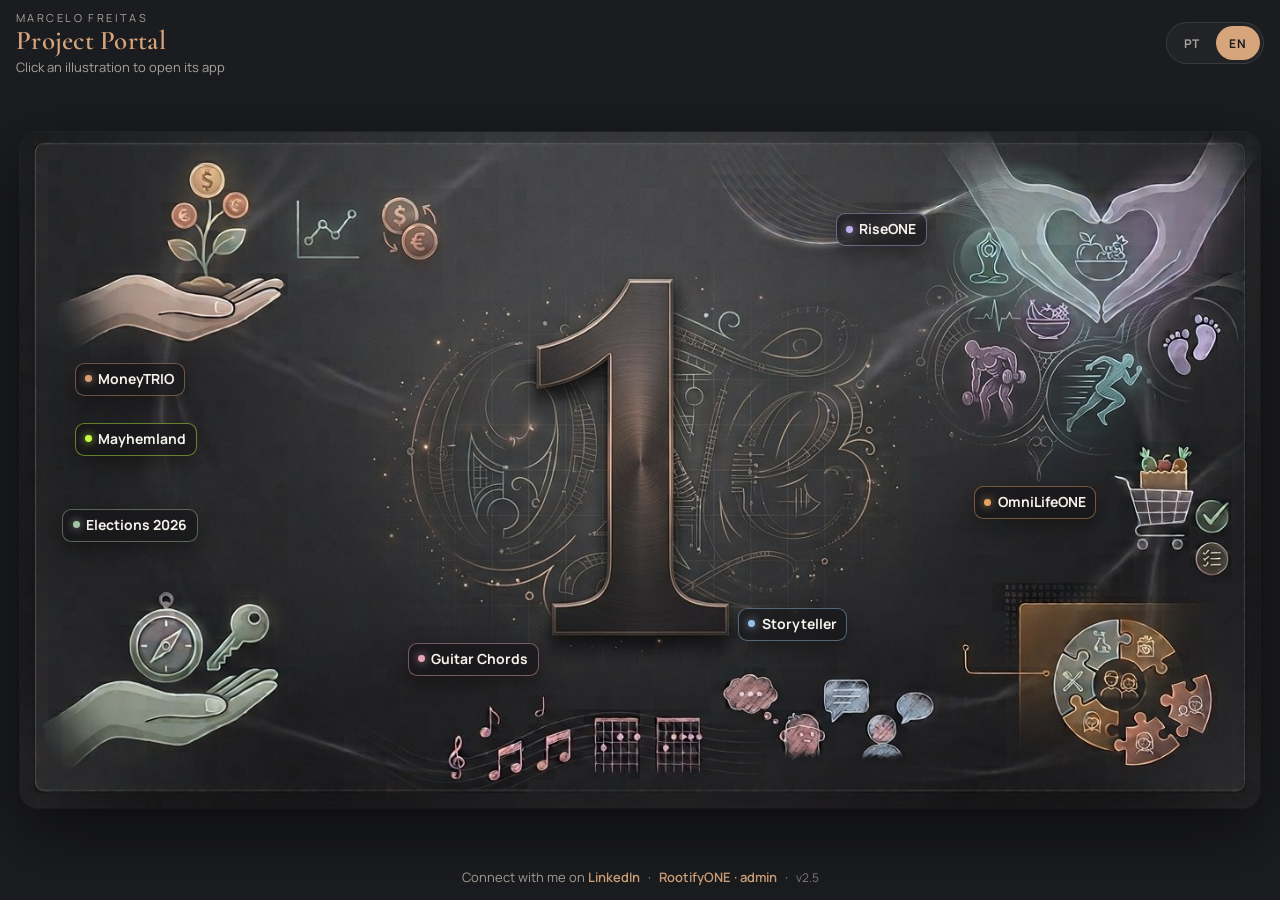
==== index.html @ 5ca0d160 "Portal: cartão do Bagunçolândia (Bolinho de Chuva) e atalho solverone.com.br/tv/bagunca Co-Authored-" ====
<!DOCTYPE html>
<html lang="pt-BR">
<head>
  <meta charset="UTF-8">
  <meta name="viewport" content="width=device-width, initial-scale=1.0, viewport-fit=cover">
  <title>Marcelo Freitas | Portal de Projetos</title>
  <meta name="description" content="Portal de projetos de Marcelo Freitas: MoneyTRIO, RiseONE, OmniLifeONE, Eleições 2026, Contador de Histórias e Cifras e Acordes.">
  <meta name="theme-color" content="#1b1c1f">
  <meta property="og:title" content="Marcelo Freitas | Portal de Projetos">
  <meta property="og:description" content="MoneyTRIO · RiseONE · OmniLifeONE · Eleições 2026 · Contador de Histórias · Cifras e Acordes">
  <meta property="og:image" content="https://marceloneco.github.io/fundo.jpg">
  <meta property="og:url" content="https://marceloneco.github.io/">
  <link rel="icon" href="data:image/svg+xml,%3Csvg xmlns='http://www.w3.org/2000/svg' viewBox='0 0 64 64'%3E%3Crect width='64' height='64' rx='14' fill='%231b1c1f'/%3E%3Ctext x='32' y='48' font-family='Georgia,serif' font-size='46' font-weight='700' text-anchor='middle' fill='%23c9936b'%3E1%3C/text%3E%3C/svg%3E">
  <link rel="preload" as="image" href="fundo.jpg">
  <link rel="preconnect" href="https://fonts.googleapis.com">
  <link rel="preconnect" href="https://fonts.gstatic.com" crossorigin>
  <link href="https://fonts.googleapis.com/css2?family=Cormorant+Garamond:wght@500;600&family=Manrope:wght@400;500;700&display=swap" rel="stylesheet">

  <!--
    ============================================================
    PORTAL DE PROJETOS — versão 2.4
    Arquivos que precisam estar juntos na raiz do repositório:
      index.html  (este arquivo)
      fundo.jpg   (a imagem de fundo)
    Para mudar um link, nome ou descrição de app, procure a lista
    "APPS" lá embaixo, no fim deste arquivo.
    ============================================================
  -->

  <style>
    :root {
      --bg: #1b1c1f;
      --card: #222327;
      --ink: #eee9e3;
      --muted: #a9a39b;
      --copper: #d6a57c;
      --line: rgba(255, 255, 255, 0.10);
      --top: 68px;
      --foot: 46px;
    }
    * { box-sizing: border-box; }
    html, body { margin: 0; background: var(--bg); color: var(--ink); }
    body {
      font-family: 'Manrope', system-ui, -apple-system, 'Segoe UI', Roboto, sans-serif;
      min-height: 100vh; min-height: 100dvh;
      display: flex; flex-direction: column;
      -webkit-font-smoothing: antialiased;
    }
    a { color: inherit; }

    /* ---------- Topo ---------- */
    .top {
      display: flex; align-items: center; justify-content: space-between; gap: 16px;
      min-height: var(--top);
      padding: 10px max(16px, env(safe-area-inset-right)) 10px max(16px, env(safe-area-inset-left));
      width: 100%; max-width: 1760px; margin: 0 auto;
    }
    .brand { min-width: 0; }
    .eyebrow {
      font-size: 11px; letter-spacing: 0.22em; text-transform: uppercase; color: var(--muted);
    }
    h1 {
      margin: 2px 0 0; font-family: 'Cormorant Garamond', Georgia, serif; font-weight: 600;
      font-size: 27px; line-height: 1.05; color: var(--copper); letter-spacing: 0.01em;
    }
    .hint { margin: 3px 0 0; font-size: 13px; color: var(--muted); }
    .hint-stage { display: none; }

    .lang {
      display: inline-flex; flex-shrink: 0; padding: 3px; gap: 2px;
      border: 1px solid var(--line); border-radius: 999px; background: rgba(255,255,255,0.03);
    }
    .lang button {
      font: inherit; font-size: 12px; font-weight: 700; letter-spacing: 0.06em;
      min-width: 44px; min-height: 34px; padding: 0 12px; border: 0; border-radius: 999px;
      background: transparent; color: var(--muted); cursor: pointer;
    }
    .lang button[aria-pressed="true"] { background: var(--copper); color: #1b1c1f; }
    .lang button:focus-visible { outline: 2px solid var(--copper); outline-offset: 2px; }

    /* ---------- Área principal (modo lista: celular e telas estreitas) ---------- */
    main {
      flex: 1; display: flex; align-items: center; justify-content: center;
      padding: 0 16px;
    }
    .stage { position: relative; width: 100%; max-width: 980px; margin: 0 auto; }
    .art { display: none; }

    .hero {
      display: block; width: min(64%, 300px); aspect-ratio: 560 / 440; margin: 0 auto 10px;
      background-image: url('fundo.jpg'); background-repeat: no-repeat;
      -webkit-mask-image: radial-gradient(ellipse 50% 50% at center, #000 55%, transparent 100%);
              mask-image: radial-gradient(ellipse 50% 50% at center, #000 55%, transparent 100%);
    }

    .apps {
      display: grid; grid-template-columns: repeat(2, minmax(0, 1fr)); gap: 12px;
      padding-bottom: 8px;
    }
    @media (min-width: 620px) { .apps { grid-template-columns: repeat(3, minmax(0, 1fr)); gap: 16px; } }
    @media (max-width: 330px) { .apps { grid-template-columns: 1fr; } }

    .app {
      position: relative; display: flex; flex-direction: column; text-decoration: none;
      background: var(--card); border: 1px solid var(--line); border-radius: 16px; overflow: hidden;
      transition: border-color .25s, transform .25s;
      -webkit-tap-highlight-color: transparent;
    }
    .app:hover { border-color: rgb(var(--c) / 0.6); }
    .app:active { transform: scale(0.985); }
    .app:focus-visible { outline: 2px solid rgb(var(--c)); outline-offset: 2px; }

    .spot { display: none; }
    .thumb {
      display: block; aspect-ratio: 16 / 10;
      background-image: url('fundo.jpg'); background-repeat: no-repeat; background-color: #202124;
      -webkit-mask-image: radial-gradient(ellipse 62% 62% at center, #000 60%, transparent 100%);
              mask-image: radial-gradient(ellipse 62% 62% at center, #000 60%, transparent 100%);
    }

    .chip { display: flex; flex-direction: column; gap: 3px; padding: 4px 12px 13px; font-size: 13px; }
    .name {
      display: flex; align-items: flex-start; gap: 7px;
      font-weight: 700; font-size: 1.12em; color: #f6f1eb; line-height: 1.25;
    }
    .name::before {
      content: ''; flex-shrink: 0; width: 0.5em; height: 0.5em; margin-top: 0.38em; border-radius: 50%;
      background: rgb(var(--c)); box-shadow: 0 0 0.6em rgb(var(--c) / 0.8);
    }
    .nm { flex: 1 1 auto; min-width: 0; }
    .go { flex-shrink: 0; color: rgb(var(--c)); transition: transform .25s, opacity .25s; }
    .desc { color: #bdb6ad; font-size: max(11px, 0.92em); line-height: 1.35; }
    .badge {
      align-self: flex-start; margin: 2px 0 1px;
      font-size: 10px; font-weight: 700; letter-spacing: 0.08em; text-transform: uppercase;
      padding: 2px 7px; border-radius: 999px; line-height: 1.4;
      color: rgb(var(--c)); background: rgb(var(--c) / 0.14); border: 1px solid rgb(var(--c) / 0.5);
    }

    /* ---------- Rodapé ---------- */
    footer {
      min-height: var(--foot); display: flex; align-items: center; justify-content: center; gap: 8px;
      flex-wrap: wrap; padding: 10px 16px calc(10px + env(safe-area-inset-bottom));
      color: var(--muted); font-size: 13px; text-align: center;
    }
    footer a { color: var(--copper); text-decoration: none; font-weight: 600; }
    footer a:hover { text-decoration: underline; }
    .ver { opacity: 0.7; font-size: 12px; }
    /* No celular o link do RootifyONE fica sozinho na primeira linha, acima do LinkedIn */
    footer .admin { order: -1; flex-basis: 100%; }
    .sep-admin { display: none; }

    /* ================================================================
       MODO PALCO (computador, notebook e tablet deitado):
       a imagem inteira aparece e cada app fica sobre a sua ilustração
       ================================================================ */
    @media (min-width: 900px) and (min-aspect-ratio: 5/4) {
      .hint-stage { display: block; }
      footer .admin { order: 0; flex-basis: auto; }
      .sep-admin { display: inline; }
      .hint-list { display: none; }
      main { padding: 0 20px; }
      .stage {
        max-width: none;
        width: min(100%, calc((100vh - var(--top) - var(--foot) - 22px) * 1408 / 768));
        width: min(100%, calc((100dvh - var(--top) - var(--foot) - 22px) * 1408 / 768));
        aspect-ratio: 1408 / 768;
        container-type: inline-size;
        border-radius: 18px; overflow: hidden;
        box-shadow: 0 24px 70px rgba(0, 0, 0, 0.55), 0 0 0 1px rgba(255, 255, 255, 0.05);
      }
      .art { display: block; position: absolute; inset: 0; width: 100%; height: 100%; user-select: none; }
      .hero { display: none; }
      .thumb { display: none; }

      .apps { position: absolute; inset: 0; display: block; padding: 0; }
      .app {
        position: absolute; inset: 0; display: block; pointer-events: none;
        background: none; border: 0; border-radius: 0; overflow: visible;
      }
      .app:hover, .app:active { transform: none; }
      .app:focus-visible { outline: none; }

      /* área clicável em cima da ilustração */
      .spot { display: block; position: absolute; pointer-events: auto; cursor: pointer; border-radius: 40%; }
      .spot::before, .spot::after {
        content: ''; position: absolute; inset: -6%; border-radius: 50%; pointer-events: none;
        mix-blend-mode: screen;
        background: radial-gradient(closest-side, rgb(var(--c) / 0.60), rgb(var(--c) / 0.16) 60%, transparent 100%);
      }
      .spot::before { opacity: 0; }
      .spot::after { opacity: 0; transition: opacity .35s ease; }
      .app:hover .spot::after, .app:focus-visible .spot::after { opacity: 1; }

      /* etiqueta com nome e descrição */
      .chip {
        position: absolute; pointer-events: auto; cursor: pointer;
        font-size: clamp(11px, 0.92cqw, 15px);
        width: max-content; max-width: 24em; padding: 0.55em 0.85em 0.65em; gap: 0.2em;
        border-radius: 0.8em; border: 1px solid rgb(var(--c) / 0.45);
        background: rgba(20, 20, 23, 0.62);
        -webkit-backdrop-filter: blur(6px); backdrop-filter: blur(6px);
        box-shadow: 0 8px 22px rgba(0, 0, 0, 0.35);
        transition: transform .25s ease, border-color .25s ease, background .25s ease;
      }
      .name { font-size: 1.22em; gap: 0.45em; }
      .nm { white-space: nowrap; }
      .desc { max-width: 17.5em; }
      .badge { font-size: 0.66em; padding: 0.12em 0.55em; margin: 0.1em 0; }
      .go { opacity: 0; transform: translateX(-0.35em); }
      .app:hover .chip, .app:focus-visible .chip {
        transform: translateY(-2px); border-color: rgb(var(--c) / 0.95); background: rgba(20, 20, 23, 0.82);
      }
      .app:hover .go, .app:focus-visible .go { opacity: 1; transform: none; }
      .app:focus-visible .chip { outline: 2px solid rgb(var(--c)); outline-offset: 3px; }

      /* v2.4 — só no computador (mouse): etiqueta compacta só com o nome;
         ao passar o mouse, ela cresce e mostra o subtítulo */
      @media (hover: hover) and (pointer: fine) {
        .app:hover, .app:focus-visible { z-index: 5; }
        .chip { gap: 0; }
        .desc {
          display: block; overflow: hidden;
          max-width: 0; max-height: 0; opacity: 0; margin-top: 0;
          transition: max-width .35s ease, max-height .35s ease, margin-top .35s ease, opacity .2s ease;
        }
        .go { display: inline-block; overflow: hidden; max-width: 0; margin-left: -0.45em;
              transition: max-width .3s ease, margin-left .3s ease, opacity .25s, transform .25s; }
        .app:hover .go, .app:focus-visible .go { max-width: 1.2em; margin-left: 0; }
        .app:hover .desc, .app:focus-visible .desc {
          max-width: 17.5em; max-height: 5em; opacity: 1; margin-top: 0.25em;
          transition: max-width .35s ease, max-height .35s ease, margin-top .35s ease, opacity .25s ease .2s;
        }
      }

      @media (prefers-reduced-motion: no-preference) {
        .spot::before { animation: breathe 6s ease-in-out infinite; animation-delay: var(--d, 0s); }
        .chip { animation: chipIn .7s ease-out backwards; animation-delay: calc(var(--d, 0s) * 0.12 + 0.15s); }
      }
    }
    @keyframes breathe { 0%, 100% { opacity: 0; } 50% { opacity: 0.55; } }
    @keyframes chipIn { from { opacity: 0; transform: translateY(8px); } }

    noscript ul { list-style: none; padding: 0; margin: 0 auto; max-width: 420px; }
    noscript li { margin: 10px 0; }
  </style>
</head>
<body>

  <header class="top">
    <div class="brand">
      <div class="eyebrow">Marcelo Freitas</div>
      <h1 data-i18n="title">Portal de Projetos</h1>
      <p class="hint hint-stage" data-i18n="hintStage">Clique em uma ilustração para abrir o app</p>
      <p class="hint hint-list" data-i18n="hintList">Toque em um app para abrir</p>
    </div>
    <div class="lang" role="group" aria-label="Idioma / Language">
      <button type="button" data-lang="pt" aria-pressed="true">PT</button>
      <button type="button" data-lang="en" aria-pressed="false">EN</button>
    </div>
  </header>

  <main>
    <div class="stage" id="stage">
      <img class="art" src="fundo.jpg" width="1408" height="768" alt="" data-i18n-alt="artAlt" draggable="false">
      <div class="hero" id="hero" aria-hidden="true"></div>
      <nav class="apps" id="apps" aria-label="Apps"></nav>
      <noscript>
        <ul>
          <li><a href="https://marceloneco.github.io/investify-me/">MoneyTRIO</a></li>
          <li><a href="https://marceloneco.github.io/rise-one/">RiseONE</a></li>
          <li><a href="https://marceloneco.github.io/omnilife-one/">OmniLifeONE</a></li>
          <li><a href="https://marceloneco.github.io/planos-candidatos-2026/">Eleições 2026</a></li>
          <li><a href="https://marceloneco.github.io/contador-de-historias/">Contador de Histórias</a></li>
          <li><a href="https://marceloneco.github.io/cifras-violao/">Cifras e Acordes</a></li>
          <li><a href="https://solverone.com.br/FeatureTesting/baguncolandia/">Bagunçolândia (Bolinho de Chuva)</a></li>
        </ul>
      </noscript>
    </div>
  </main>

  <footer>
    <span><span data-i18n="connect">Conecte-se comigo no</span>
      <a href="https://www.linkedin.com/in/marcelodepaulafreitas1979/" target="_blank" rel="noopener">LinkedIn</a></span>
    <span class="sep-admin" aria-hidden="true">·</span>
    <a class="admin" href="https://rootify-one.pages.dev/" target="_blank" rel="noopener">RootifyONE · admin</a>
    <span aria-hidden="true">·</span>
    <span class="ver">v2.5</span>
  </footer>

  <script>
    /* =================================================================
       APPS DO PORTAL
       - url:    endereço do app (é aqui que se troca o link)
       - soon:   true mostra o selo "Em breve"; apague a linha quando o app estiver no ar
       - color:  cor da etiqueta (vermelho verde azul, de 0 a 255)
       - spots:  áreas da imagem que ficam clicáveis [x, y, largura, altura],
                 em pixels da imagem original (1408 x 768)
       - chip:   onde fica a etiqueta com o nome; align 'left' = o ponto é o
                 canto esquerdo da etiqueta, 'right' = o canto direito
       - thumb:  recorte da imagem usado como miniatura no celular
       ================================================================= */
    const APPS = [
      {
        id: 'moneytrio',
        url: 'https://marceloneco.github.io/investify-me/',
        color: '214 160 118',
        name: { pt: 'MoneyTRIO', en: 'MoneyTRIO' },
        desc: { pt: 'Finanças pessoais: BudgetONE, InvestifyONE e TaxONE',
                en: 'Personal finance: BudgetONE, InvestifyONE and TaxONE' },
        spots: [[40, 15, 445, 235]],
        chip: { x: 62, y: 262, align: 'left' },
        thumb: [40, 15, 445, 235]
      },
      {
        id: 'riseone',
        url: 'https://marceloneco.github.io/rise-one/',
        color: '190 176 236',
        name: { pt: 'RiseONE', en: 'RiseONE' },
        desc: { pt: 'Treino, corrida e dieta, com metas e evolução',
                en: 'Training, running and diet, with goals and progress' },
        spots: [[1035, 5, 365, 348]],
        chip: { x: 1030, y: 92, align: 'right' },
        thumb: [1045, 55, 355, 305]
      },
      {
        id: 'omnilifeone',
        url: 'https://marceloneco.github.io/omnilife-one/',
        color: '228 164 96',
        name: { pt: 'OmniLifeONE', en: 'OmniLifeONE' },
        desc: { pt: 'Casa e família num lugar só: compras, agenda e saúde',
                en: 'Home and family in one place: shopping, calendar and health' },
        spots: [[1236, 352, 156, 160], [1100, 525, 300, 205]],
        chip: { x: 1222, y: 402, align: 'right' },
        thumb: [1105, 525, 295, 200]
      },
      {
        id: 'planos',
        url: 'https://marceloneco.github.io/planos-candidatos-2026/',
        color: '164 196 166',
        name: { pt: 'Eleições 2026', en: 'Elections 2026' },
        desc: { pt: 'Dados públicos transformados em informação clara',
                en: 'Public data turned into clear information' },
        spots: [[20, 515, 285, 200]],
        chip: { x: 48, y: 428, align: 'left' },
        thumb: [20, 515, 285, 200]
      },
      {
        id: 'historias',
        url: 'https://marceloneco.github.io/contador-de-historias/',
        color: '150 192 232',
        name: { pt: 'Contador de Histórias', en: 'Storyteller' },
        desc: { pt: 'Cria e narra histórias de dormir',
                en: 'Creates and narrates bedtime stories' },
        spots: [[795, 612, 258, 108]],
        chip: { x: 815, y: 540, align: 'left' },
        thumb: [795, 612, 255, 110]
      },
      {
        id: 'bagunca',
        url: 'https://solverone.com.br/FeatureTesting/baguncolandia/',
        color: '198 255 61',
        name: { pt: 'Bagunçolândia', en: 'Mayhemland' },
        desc: { pt: 'Jogo de sala na TV: corte, pegue e chute com o corpo (Bolinho de Chuva)',
                en: 'Living-room TV game: slice, catch and kick with your body (Rain Dumpling)' },
        spots: [[30, 300, 300, 190]],
        chip: { x: 62, y: 330, align: 'left' },
        thumb: [430, 150, 560, 440]
      },
      {
        id: 'cifras',
        url: 'https://marceloneco.github.io/cifras-violao/',
        color: '234 164 184',
        name: { pt: 'Cifras e Acordes', en: 'Guitar Chords' },
        desc: { pt: 'Cifras, troca de tom e dicionário de acordes',
                en: 'Chord sheets, key changes and a chord dictionary' },
        spots: [[478, 630, 322, 118]],
        chip: { x: 440, y: 580, align: 'left' },
        thumb: [478, 625, 320, 125]
      }
    ];

    /* ---------- Textos em português e inglês ---------- */
    const TEXT = {
      pt: {
        docTitle: 'Marcelo Freitas | Portal de Projetos',
        title: 'Portal de Projetos',
        hintStage: 'Clique em uma ilustração para abrir o app',
        hintList: 'Toque em um app para abrir',
        connect: 'Conecte-se comigo no',
        soon: 'Em breve',
        newTab: 'abre em nova aba',
        artAlt: 'Ilustração com o número 1 ao centro e os apps ao redor'
      },
      en: {
        docTitle: 'Marcelo Freitas | Project Portal',
        title: 'Project Portal',
        hintStage: 'Click an illustration to open its app',
        hintList: 'Tap an app to open it',
        connect: 'Connect with me on',
        soon: 'Coming soon',
        newTab: 'opens in a new tab',
        artAlt: 'Illustration with the number 1 at the center and the apps around it'
      }
    };

    /* ---------- Daqui para baixo é o funcionamento (não precisa mexer) ---------- */
    const IMG_W = 1408, IMG_H = 768;
    const pct = (v, total) => (v / total * 100).toFixed(3) + '%';

    // janela da imagem com a proporção pedida, centrada no recorte e sem sair da imagem
    function windowFor(r, aspect) {
      let [x, y, w, h] = r, W = w, H = h;
      if (w / h > aspect) H = w / aspect; else W = h * aspect;
      let X = x + w / 2 - W / 2, Y = y + h / 2 - H / 2;
      X = Math.max(0, Math.min(IMG_W - W, X));
      Y = Math.max(0, Math.min(IMG_H - H, Y));
      return [X, Y, W, H];
    }
    function sprite(el, r, aspect) {
      const [X, Y, W, H] = windowFor(r, aspect);
      el.style.backgroundSize = (IMG_W / W * 100).toFixed(3) + '% auto';
      const px = W >= IMG_W ? 0 : X / (IMG_W - W) * 100;
      const py = H >= IMG_H ? 0 : Y / (IMG_H - H) * 100;
      el.style.backgroundPosition = px.toFixed(3) + '% ' + py.toFixed(3) + '%';
    }

    const list = document.getElementById('apps');
    const refs = [];

    APPS.forEach((app, i) => {
      const a = document.createElement('a');
      a.className = 'app';
      a.href = app.url;
      a.target = '_blank';
      a.rel = 'noopener';
      a.style.setProperty('--c', app.color);
      a.style.setProperty('--d', (i * 0.9).toFixed(2) + 's');

      app.spots.forEach(([x, y, w, h]) => {
        const s = document.createElement('span');
        s.className = 'spot';
        s.setAttribute('aria-hidden', 'true');
        s.style.left = pct(x, IMG_W); s.style.top = pct(y, IMG_H);
        s.style.width = pct(w, IMG_W); s.style.height = pct(h, IMG_H);
        a.appendChild(s);
      });

      const t = document.createElement('span');
      t.className = 'thumb';
      t.setAttribute('aria-hidden', 'true');
      sprite(t, app.thumb, 16 / 10);
      a.appendChild(t);

      const chip = document.createElement('span');
      chip.className = 'chip';
      chip.style.top = pct(app.chip.y, IMG_H);
      if (app.chip.align === 'right') chip.style.right = pct(IMG_W - app.chip.x, IMG_W);
      else chip.style.left = pct(app.chip.x, IMG_W);
      chip.innerHTML =
        '<span class="name"><span class="nm"></span><span class="go" aria-hidden="true">→</span></span>' +
        (app.soon ? '<span class="badge"></span>' : '') +
        '<span class="desc"></span>';
      a.appendChild(chip);

      list.appendChild(a);
      refs.push({ app, a, nm: chip.querySelector('.nm'), desc: chip.querySelector('.desc'), badge: chip.querySelector('.badge') });
    });

    sprite(document.getElementById('hero'), [430, 150, 560, 440], 560 / 440);

    /* ---------- Troca de idioma ---------- */
    function setLang(lang) {
      if (!TEXT[lang]) lang = 'pt';
      const T = TEXT[lang];
      document.documentElement.lang = lang === 'pt' ? 'pt-BR' : 'en';
      document.title = T.docTitle;
      document.querySelectorAll('[data-i18n]').forEach(el => { el.textContent = T[el.dataset.i18n]; });
      document.querySelectorAll('[data-i18n-alt]').forEach(el => { el.alt = T[el.dataset.i18nAlt]; });
      refs.forEach(({ app, a, nm, desc, badge }) => {
        nm.textContent = app.name[lang];
        desc.textContent = app.desc[lang];
        if (badge) badge.textContent = T.soon;
        a.setAttribute('aria-label',
          app.name[lang] + ' — ' + app.desc[lang] + (app.soon ? ' (' + T.soon + ')' : '') + ' — ' + T.newTab);
      });
      document.querySelectorAll('.lang button').forEach(b => {
        b.setAttribute('aria-pressed', String(b.dataset.lang === lang));
      });
      try { localStorage.setItem('portal-lang', lang); } catch (e) {}
    }

    document.querySelectorAll('.lang button').forEach(b => {
      b.addEventListener('click', () => setLang(b.dataset.lang));
    });

    let start = 'pt';
    try {
      const saved = localStorage.getItem('portal-lang');
      if (saved) start = saved;
      else if (!(navigator.language || 'pt').toLowerCase().startsWith('pt')) start = 'en';
    } catch (e) {}
    setLang(start);
  </script>
</body>
</html>
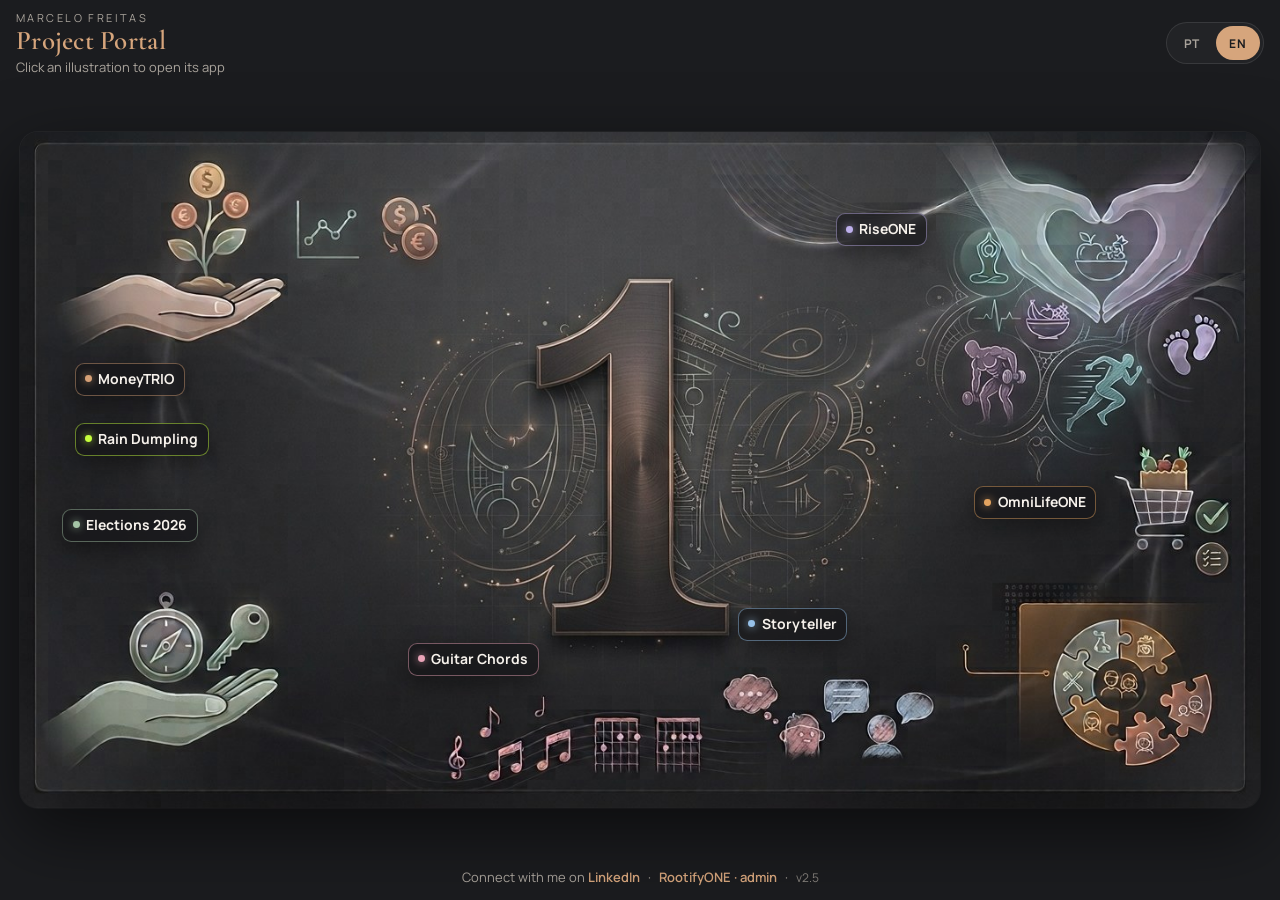
==== commit d4f0f3e1: "Portal: página Bolinho de Chuva (brincadeiras para a família) e cartão apontando para ela Co-Authore" ====
--- a/index.html
+++ b/index.html
@@ -273,7 +273,7 @@
           <li><a href="https://marceloneco.github.io/planos-candidatos-2026/">Eleições 2026</a></li>
           <li><a href="https://marceloneco.github.io/contador-de-historias/">Contador de Histórias</a></li>
           <li><a href="https://marceloneco.github.io/cifras-violao/">Cifras e Acordes</a></li>
-          <li><a href="https://solverone.com.br/FeatureTesting/baguncolandia/">Bagunçolândia (Bolinho de Chuva)</a></li>
+          <li><a href="https://solverone.com.br/bolinho-de-chuva/">Bolinho de Chuva (brincadeiras)</a></li>
         </ul>
       </noscript>
     </div>
@@ -357,12 +357,12 @@
         thumb: [795, 612, 255, 110]
       },
       {
-        id: 'bagunca',
-        url: 'https://solverone.com.br/FeatureTesting/baguncolandia/',
+        id: 'bolinho',
+        url: 'https://solverone.com.br/bolinho-de-chuva/',
         color: '198 255 61',
-        name: { pt: 'Bagunçolândia', en: 'Mayhemland' },
-        desc: { pt: 'Jogo de sala na TV: corte, pegue e chute com o corpo (Bolinho de Chuva)',
-                en: 'Living-room TV game: slice, catch and kick with your body (Rain Dumpling)' },
+        name: { pt: 'Bolinho de Chuva', en: 'Rain Dumpling' },
+        desc: { pt: 'Brincadeiras para criança e família: histórias, dança e jogos de movimento na TV',
+                en: 'Family games: stories, dance and motion games on the TV' },
         spots: [[30, 300, 300, 190]],
         chip: { x: 62, y: 330, align: 'left' },
         thumb: [430, 150, 560, 440]
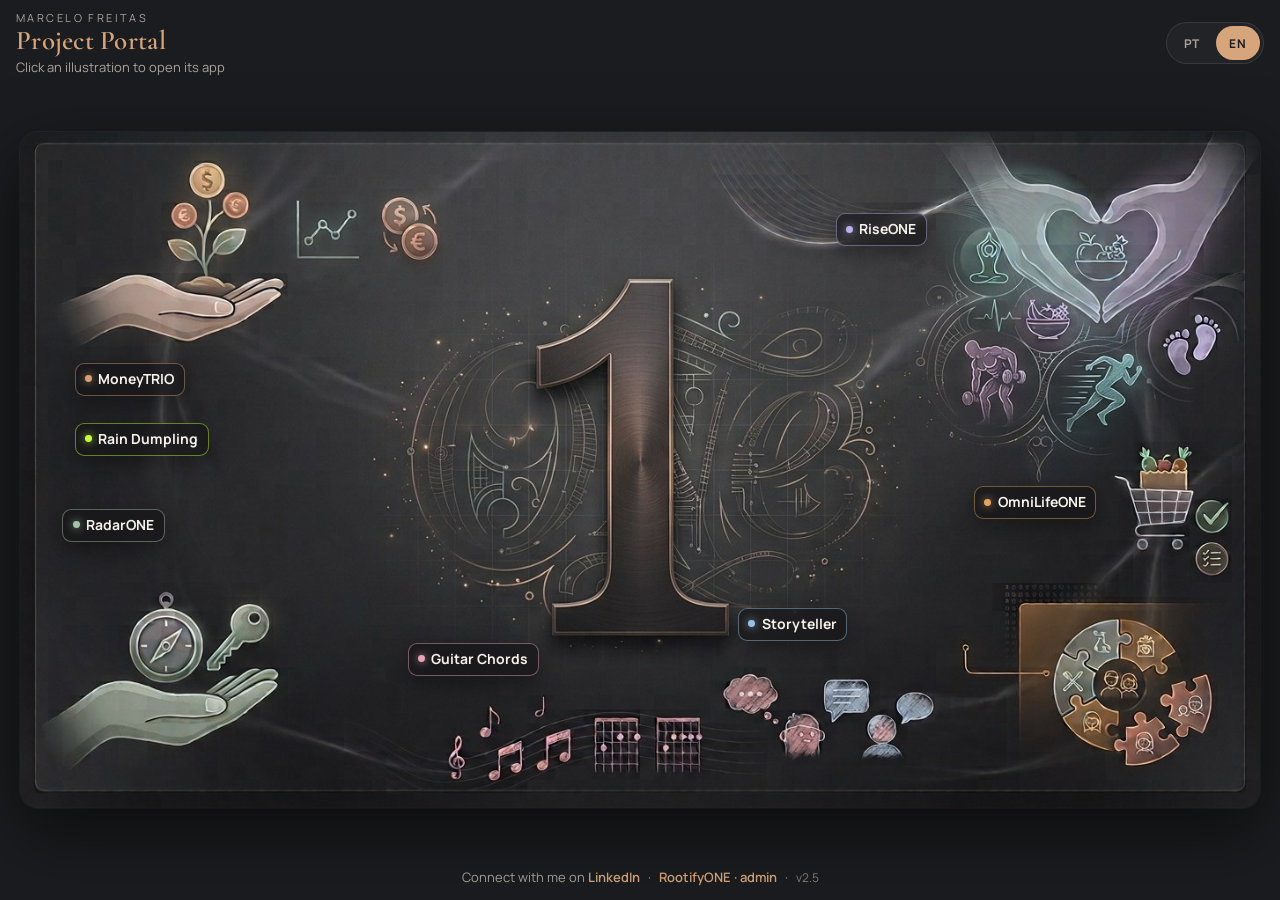
==== commit a505e4ad: "Portal: Eleições 2026 virou RadarONE em solverone.com.br/radar-one/ O repositório planos-candidatos-" ====
--- a/index.html
+++ b/index.html
@@ -270,7 +270,7 @@
           <li><a href="https://marceloneco.github.io/investify-me/">MoneyTRIO</a></li>
           <li><a href="https://marceloneco.github.io/rise-one/">RiseONE</a></li>
           <li><a href="https://marceloneco.github.io/omnilife-one/">OmniLifeONE</a></li>
-          <li><a href="https://marceloneco.github.io/planos-candidatos-2026/">Eleições 2026</a></li>
+          <li><a href="https://solverone.com.br/radar-one/">RadarONE</a></li>
           <li><a href="https://marceloneco.github.io/contador-de-historias/">Contador de Histórias</a></li>
           <li><a href="https://marceloneco.github.io/cifras-violao/">Cifras e Acordes</a></li>
           <li><a href="https://solverone.com.br/bolinho-de-chuva/">Bolinho de Chuva (brincadeiras)</a></li>
@@ -336,11 +336,11 @@
       },
       {
         id: 'planos',
-        url: 'https://marceloneco.github.io/planos-candidatos-2026/',
+        url: 'https://solverone.com.br/radar-one/',
         color: '164 196 166',
-        name: { pt: 'Eleições 2026', en: 'Elections 2026' },
-        desc: { pt: 'Dados públicos transformados em informação clara',
-                en: 'Public data turned into clear information' },
+        name: { pt: 'RadarONE', en: 'RadarONE' },
+        desc: { pt: 'Acompanhamento político: indicadores, mandatos e eleições',
+                en: 'Political monitoring: indicators, terms and elections' },
         spots: [[20, 515, 285, 200]],
         chip: { x: 48, y: 428, align: 'left' },
         thumb: [20, 515, 285, 200]
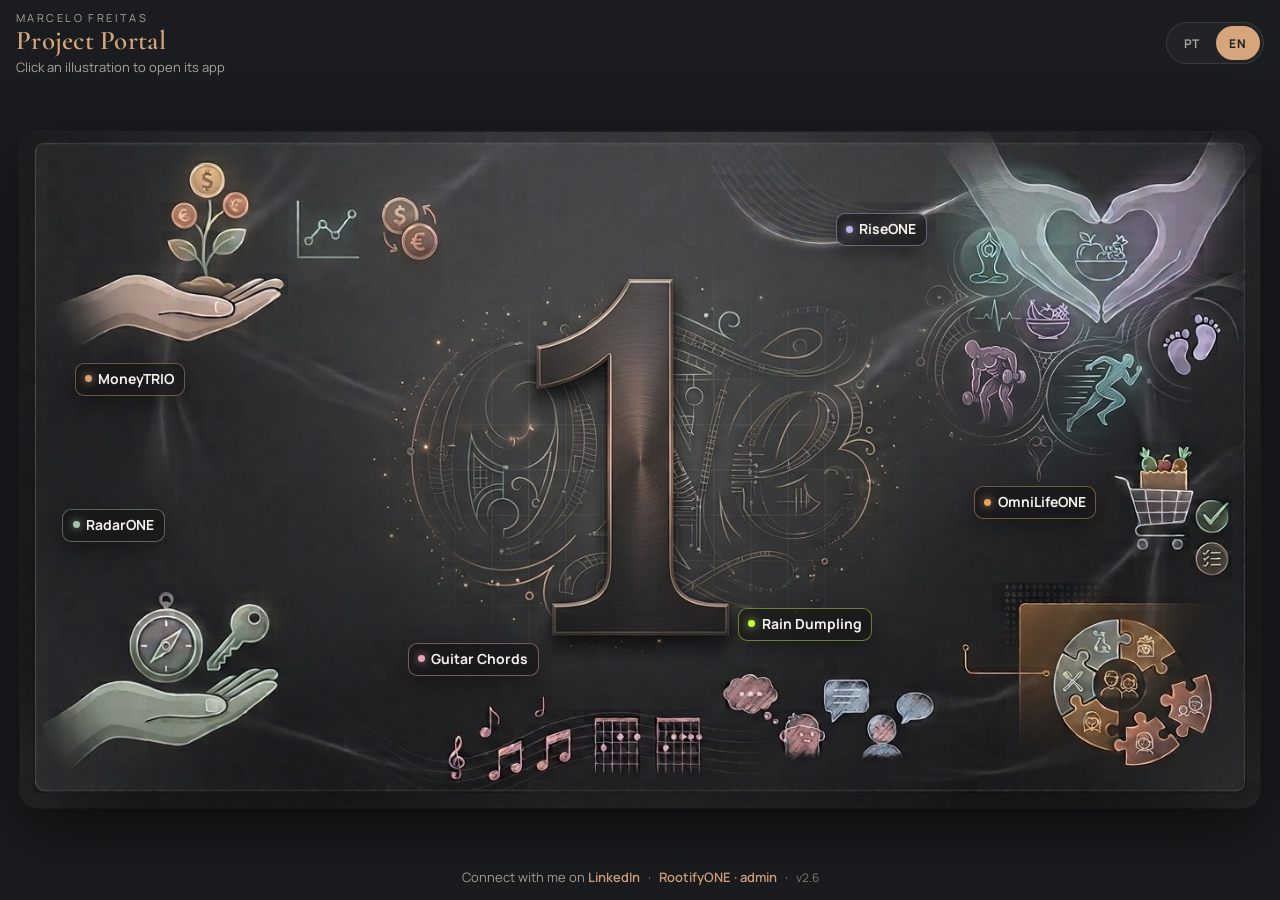
==== commit 166f702c: "Portal v2.6: Bolinho de Chuva no lugar do Contador de Histórias O Contador de Histórias sai do Porta" ====
--- a/index.html
+++ b/index.html
@@ -205,9 +205,15 @@
       }
       .name { font-size: 1.22em; gap: 0.45em; }
       .nm { white-space: nowrap; }
-      .desc { max-width: 17.5em; }
+      /* No palco, a etiqueta mostra SÓ O NOME (compacta), para as etiquetas não se encavalarem no
+         tablet, que não tem mouse. A descrição aparece só no computador, ao passar o mouse (abaixo). */
+      .desc {
+        display: block; overflow: hidden;
+        max-width: 0; max-height: 0; opacity: 0; margin-top: 0;
+        transition: max-width .35s ease, max-height .35s ease, margin-top .35s ease, opacity .2s ease;
+      }
       .badge { font-size: 0.66em; padding: 0.12em 0.55em; margin: 0.1em 0; }
-      .go { opacity: 0; transform: translateX(-0.35em); }
+      .go { opacity: 0; display: inline-block; overflow: hidden; max-width: 0; margin-left: -0.45em; transform: translateX(-0.35em); }
       .app:hover .chip, .app:focus-visible .chip {
         transform: translateY(-2px); border-color: rgb(var(--c) / 0.95); background: rgba(20, 20, 23, 0.82);
       }
@@ -219,13 +225,7 @@
       @media (hover: hover) and (pointer: fine) {
         .app:hover, .app:focus-visible { z-index: 5; }
         .chip { gap: 0; }
-        .desc {
-          display: block; overflow: hidden;
-          max-width: 0; max-height: 0; opacity: 0; margin-top: 0;
-          transition: max-width .35s ease, max-height .35s ease, margin-top .35s ease, opacity .2s ease;
-        }
-        .go { display: inline-block; overflow: hidden; max-width: 0; margin-left: -0.45em;
-              transition: max-width .3s ease, margin-left .3s ease, opacity .25s, transform .25s; }
+        .go { transition: max-width .3s ease, margin-left .3s ease, opacity .25s, transform .25s; }
         .app:hover .go, .app:focus-visible .go { max-width: 1.2em; margin-left: 0; }
         .app:hover .desc, .app:focus-visible .desc {
           max-width: 17.5em; max-height: 5em; opacity: 1; margin-top: 0.25em;
@@ -271,9 +271,8 @@
           <li><a href="https://marceloneco.github.io/rise-one/">RiseONE</a></li>
           <li><a href="https://marceloneco.github.io/omnilife-one/">OmniLifeONE</a></li>
           <li><a href="https://solverone.com.br/radar-one/">RadarONE</a></li>
-          <li><a href="https://marceloneco.github.io/contador-de-historias/">Contador de Histórias</a></li>
           <li><a href="https://marceloneco.github.io/cifras-violao/">Cifras e Acordes</a></li>
-          <li><a href="https://solverone.com.br/bolinho-de-chuva/">Bolinho de Chuva (brincadeiras)</a></li>
+          <li><a href="https://solverone.com.br/kids/">Bolinho de Chuva (brincadeiras)</a></li>
         </ul>
       </noscript>
     </div>
@@ -285,7 +284,7 @@
     <span class="sep-admin" aria-hidden="true">·</span>
     <a class="admin" href="https://rootify-one.pages.dev/" target="_blank" rel="noopener">RootifyONE · admin</a>
     <span aria-hidden="true">·</span>
-    <span class="ver">v2.5</span>
+    <span class="ver">v2.6</span>
   </footer>
 
   <script>
@@ -346,26 +345,15 @@
         thumb: [20, 515, 285, 200]
       },
       {
-        id: 'historias',
-        url: 'https://marceloneco.github.io/contador-de-historias/',
-        color: '150 192 232',
-        name: { pt: 'Contador de Histórias', en: 'Storyteller' },
-        desc: { pt: 'Cria e narra histórias de dormir',
-                en: 'Creates and narrates bedtime stories' },
-        spots: [[795, 612, 258, 108]],
-        chip: { x: 815, y: 540, align: 'left' },
-        thumb: [795, 612, 255, 110]
-      },
-      {
         id: 'bolinho',
-        url: 'https://solverone.com.br/bolinho-de-chuva/',
+        url: 'https://solverone.com.br/kids/',
         color: '198 255 61',
         name: { pt: 'Bolinho de Chuva', en: 'Rain Dumpling' },
         desc: { pt: 'Brincadeiras para criança e família: histórias, dança e jogos de movimento na TV',
                 en: 'Family games: stories, dance and motion games on the TV' },
-        spots: [[30, 300, 300, 190]],
-        chip: { x: 62, y: 330, align: 'left' },
-        thumb: [430, 150, 560, 440]
+        spots: [[795, 612, 258, 108]],
+        chip: { x: 815, y: 540, align: 'left' },
+        thumb: [795, 612, 255, 110]
       },
       {
         id: 'cifras',
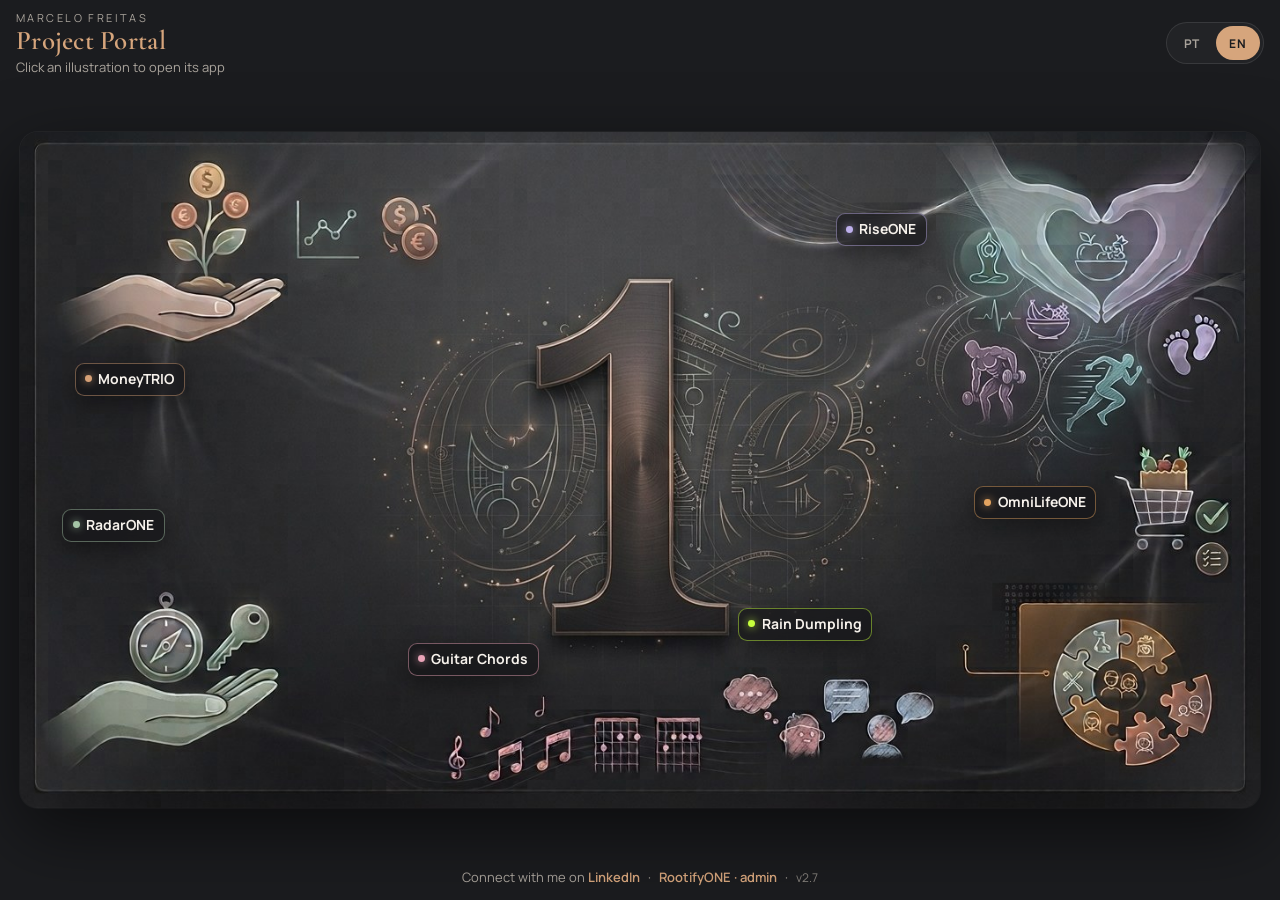
==== commit 0a85a067: "Selo "Top 3% Talent · Vetted by Toptal" no rodapé, ligado pelo RootifyONE (v2.7) Componente isolado " ====
--- a/index.html
+++ b/index.html
@@ -12,16 +12,19 @@
   <meta property="og:url" content="https://marceloneco.github.io/">
   <link rel="icon" href="data:image/svg+xml,%3Csvg xmlns='http://www.w3.org/2000/svg' viewBox='0 0 64 64'%3E%3Crect width='64' height='64' rx='14' fill='%231b1c1f'/%3E%3Ctext x='32' y='48' font-family='Georgia,serif' font-size='46' font-weight='700' text-anchor='middle' fill='%23c9936b'%3E1%3C/text%3E%3C/svg%3E">
   <link rel="preload" as="image" href="fundo.jpg">
+  <link rel="stylesheet" href="toptal-badge.css">
   <link rel="preconnect" href="https://fonts.googleapis.com">
   <link rel="preconnect" href="https://fonts.gstatic.com" crossorigin>
   <link href="https://fonts.googleapis.com/css2?family=Cormorant+Garamond:wght@500;600&family=Manrope:wght@400;500;700&display=swap" rel="stylesheet">
 
   <!--
     ============================================================
-    PORTAL DE PROJETOS — versão 2.4
+    PORTAL DE PROJETOS — versão 2.7
     Arquivos que precisam estar juntos na raiz do repositório:
       index.html  (este arquivo)
       fundo.jpg   (a imagem de fundo)
+      recursos.js, recursos-do-app.json (interruptores do RootifyONE)
+      toptal-badge.css, toptal-badge.js, assets/toptal-badge-white.webp (selo da Toptal, v2.7)
     Para mudar um link, nome ou descrição de app, procure a lista
     "APPS" lá embaixo, no fim deste arquivo.
     ============================================================
@@ -267,7 +270,7 @@
       <nav class="apps" id="apps" aria-label="Apps"></nav>
       <noscript>
         <ul>
-          <li><a href="https://marceloneco.github.io/investify-me/">MoneyTRIO</a></li>
+          <li><a href="https://moneytrio.solverone.com.br/">MoneyTRIO</a></li>
           <li><a href="https://marceloneco.github.io/rise-one/">RiseONE</a></li>
           <li><a href="https://marceloneco.github.io/omnilife-one/">OmniLifeONE</a></li>
           <li><a href="https://solverone.com.br/radar-one/">RadarONE</a></li>
@@ -279,12 +282,23 @@
   </main>
 
   <footer>
-    <span><span data-i18n="connect">Conecte-se comigo no</span>
-      <a href="https://www.linkedin.com/in/marcelodepaulafreitas1979/" target="_blank" rel="noopener">LinkedIn</a></span>
-    <span class="sep-admin" aria-hidden="true">·</span>
-    <a class="admin" href="https://rootify-one.pages.dev/" target="_blank" rel="noopener">RootifyONE · admin</a>
-    <span aria-hidden="true">·</span>
-    <span class="ver">v2.6</span>
+    <!-- Selo "Top 3% Talent · Vetted by Toptal" (v2.7): componente isolado (toptal-badge.css/.js), nasce escondido;
+         o RootifyONE → Controle dos apps → Portal liga "portal.toptal-badge". Endereço oficial do perfil, sem mudar. -->
+    <div class="toptal-badge" id="toptal-badge" data-recurso="portal.toptal-badge" hidden>
+      <a href="https://www.toptal.com/product-managers/resume/marcelo-freitas#4L3o7r" target="_blank" rel="noopener"
+         title="Top 3% Talent · Vetted by Toptal" aria-label="Top 3% Talent — verificado pela Toptal / Vetted by Toptal (abre em nova aba / opens in a new tab)">
+        <img class="tt-white" src="assets/toptal-badge-white.webp" width="208" height="240" loading="lazy"
+             alt="Top 3% Talent — verificado pela Toptal / Top 3% Talent — Vetted by Toptal">
+      </a>
+    </div>
+    <div class="rodape-textos">
+      <span><span data-i18n="connect">Conecte-se comigo no</span>
+        <a href="https://www.linkedin.com/in/marcelodepaulafreitas1979/" target="_blank" rel="noopener">LinkedIn</a></span>
+      <span class="sep-admin" aria-hidden="true">·</span>
+      <a class="admin" href="https://rootify-one.pages.dev/" target="_blank" rel="noopener">RootifyONE · admin</a>
+      <span aria-hidden="true">·</span>
+      <span class="ver">v2.7</span>
+    </div>
   </footer>
 
   <script>
@@ -302,7 +316,7 @@
     const APPS = [
       {
         id: 'moneytrio',
-        url: 'https://marceloneco.github.io/investify-me/',
+        url: 'https://moneytrio.solverone.com.br/',
         color: '214 160 118',
         name: { pt: 'MoneyTRIO', en: 'MoneyTRIO' },
         desc: { pt: 'Finanças pessoais: BudgetONE, InvestifyONE e TaxONE',
@@ -490,5 +504,8 @@
     } catch (e) {}
     setLang(start);
   </script>
+  <!-- interruptores do RootifyONE (recursos.js, cópia do master em rootify-one) e o selo da Toptal -->
+  <script src="recursos.js" data-app="portal"></script>
+  <script src="toptal-badge.js"></script>
 </body>
 </html>
--- a/toptal-badge.css
+++ b/toptal-badge.css
@@ -0,0 +1,36 @@
+/* =====================================================================
+   toptal-badge.css — selo "Top 3% Talent · Vetted by Toptal" (componente isolado, v2.7, 13/Nov/2026)
+   Como funciona (sem dependência e sem chamada externa):
+     · o HTML do selo fica em index.html, no rodapé, dentro de <div class="toptal-badge" data-recurso="portal.toptal-badge" hidden>;
+     · nasce ESCONDIDO; só aparece quando o RootifyONE (Controle dos apps → Portal) liga o recurso
+       "portal.toptal-badge" e publica — quem decide é o recursos.js (toptal-badge.js lê SolverRecursos.ligado);
+     · imagem: assets/toptal-badge-white.webp no tema escuro. Preparado para tema claro: quando o Portal
+       ganhar a opção, basta pôr <html data-theme="light"> (ou deixar o aparelho decidir) e acrescentar
+       <img class="tt-blue" src="assets/toptal-badge-blue.webp"> ao lado da branca; as regras abaixo já trocam.
+   Para mudar de lugar quando o site for reformulado: mova o <div class="toptal-badge"> e ajuste só este arquivo.
+   ===================================================================== */
+.toptal-badge { line-height: 0; flex-shrink: 0; width: 64px; }
+.toptal-badge[hidden] { display: none; }
+.toptal-badge a { display: inline-block; min-width: 44px; min-height: 44px; border-radius: 8px; }
+.toptal-badge a:focus-visible { outline: 2px solid var(--copper, #d6a57c); outline-offset: 3px; }
+.toptal-badge img { display: block; width: 100%; height: auto; filter: drop-shadow(0 6px 14px rgba(0, 0, 0, 0.45)); }
+
+/* tema: o Portal hoje é só escuro (sem data-theme) e mostra a branca; a azul se perde no fundo escuro.
+   Quando o Portal ganhar a opção de tema, ele põe data-theme="light" ou "dark" no <html> (seguindo o aparelho
+   ou a escolha da pessoa) e a troca acontece sozinha, sem recarregar. Sem data-theme, nada muda. */
+.toptal-badge .tt-blue { display: none; }
+:root[data-theme="light"] .toptal-badge .tt-white { display: none; }
+:root[data-theme="light"] .toptal-badge .tt-blue { display: block; }
+
+/* rodapé: celular = selo à esquerda, textos empilhados ao lado; computador = tudo numa linha, centralizado.
+   A classe "com-selo-toptal" é posta no <html> pelo toptal-badge.js quando o selo está ligado (o rodapé cresce e a
+   ilustração do modo palco encolhe um pouco, porque --foot entra na conta da altura dela). */
+footer .rodape-textos { display: flex; flex-direction: column; align-items: flex-start; gap: 4px; text-align: left; }
+footer .rodape-textos .admin { flex-basis: auto; }
+footer .rodape-textos > span[aria-hidden="true"] { display: none; }   /* o "·" solto não faz sentido em coluna */
+@media (min-width: 900px) and (min-aspect-ratio: 5/4) {
+  html.com-selo-toptal { --foot: 94px; }
+  .toptal-badge { margin-right: 10px; }
+  footer .rodape-textos { flex-direction: row; align-items: center; gap: 8px; text-align: center; }
+  footer .rodape-textos > span[aria-hidden="true"] { display: inline; }
+}
